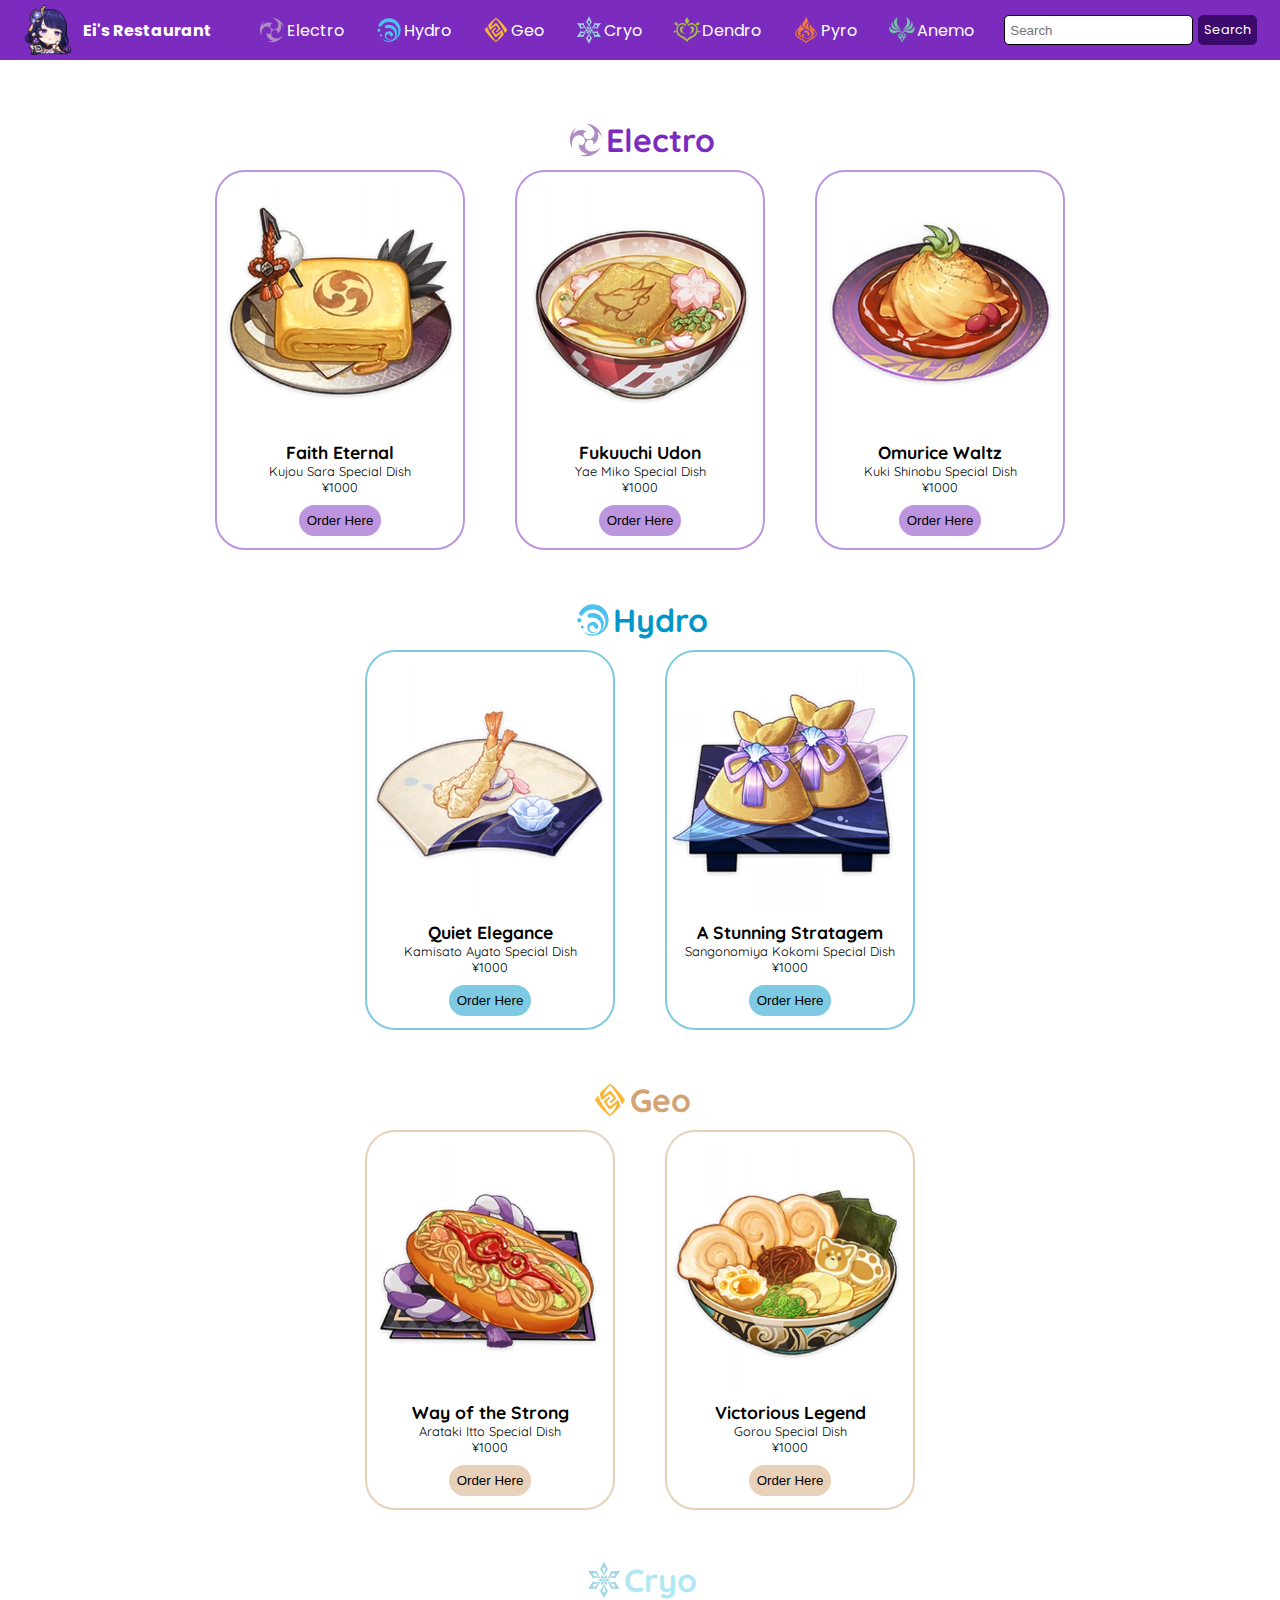
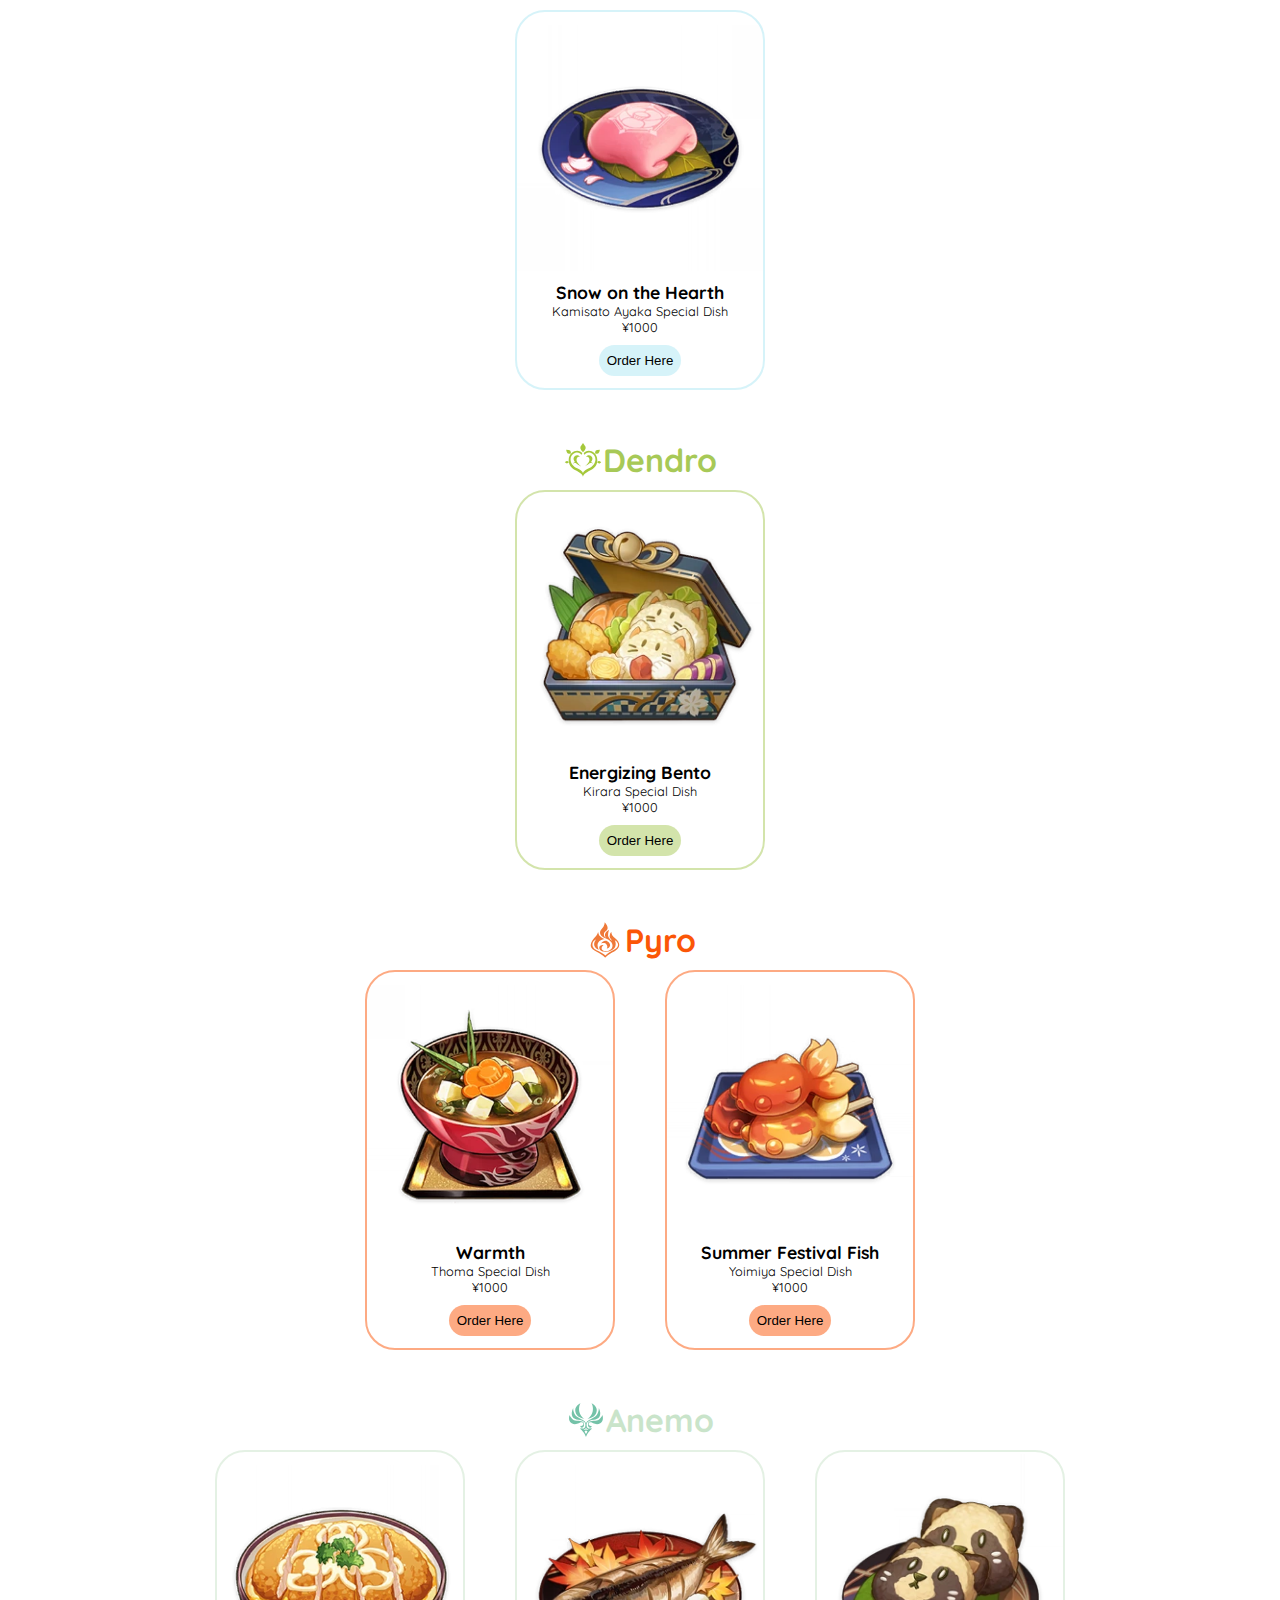
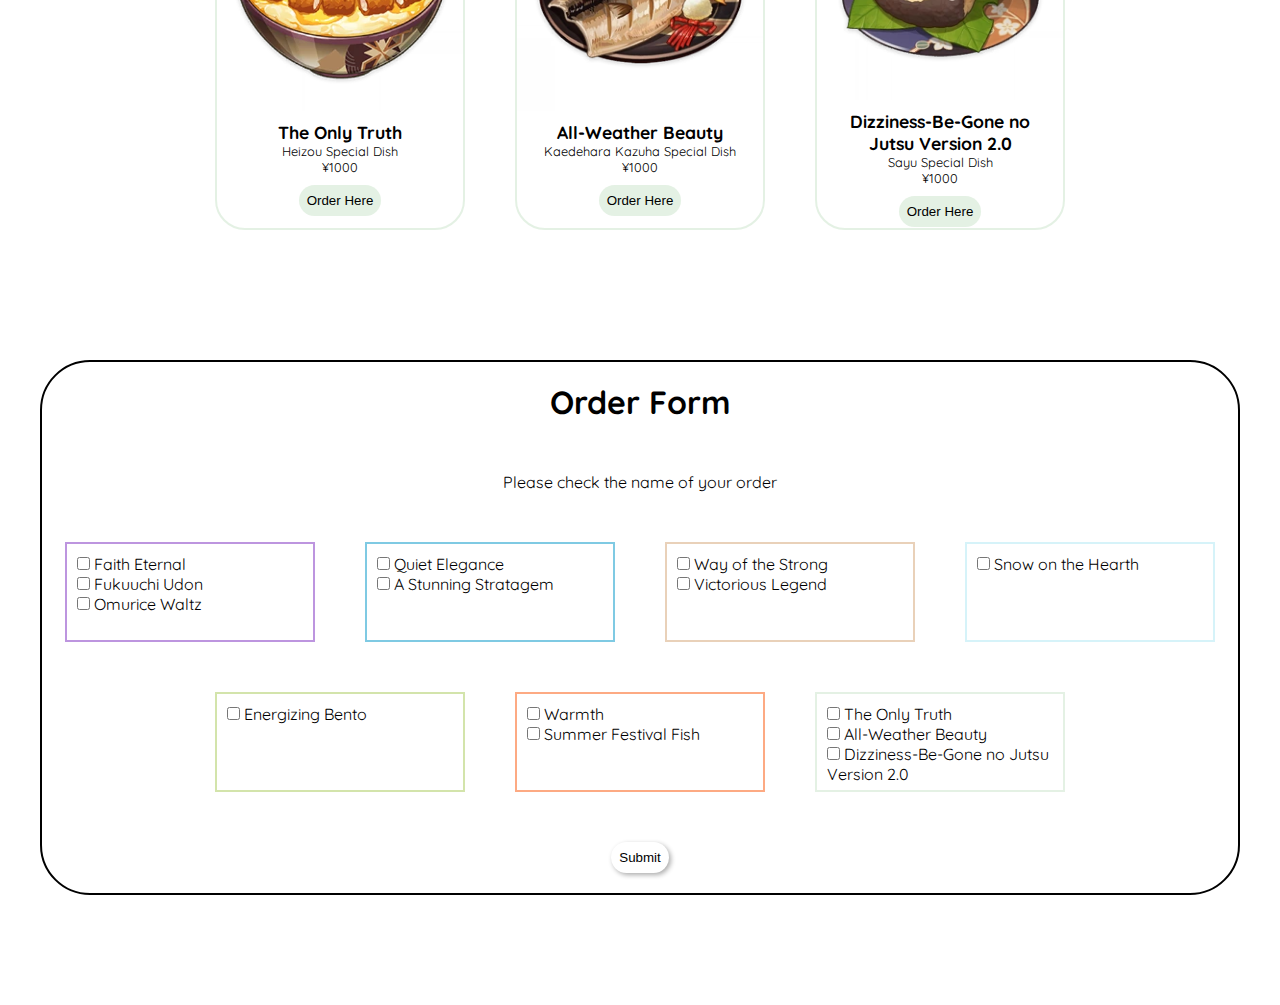
==== order.html @ cb3e4b9f "Add files via upload" ====
<!DOCTYPE html>
<html lang="en">
    <head>
        <meta charset="UTF-8">
        <meta name="viewport" content="width=device-width, initial-scale=1.0">
        <title>Ei Restaurant</title>
        <link rel="shortcut icon" href="images/raiden4.png" type="image/x-icon">
        <link rel="stylesheet" href="order.css">
        <link rel="stylesheet" href="https://cdnjs.cloudflare.com/ajax/libs/font-awesome/6.4.2/css/all.min.css" integrity="sha512-z3gLpd7yknf1YoNbCzqRKc4qyor8gaKU1qmn+CShxbuBusANI9QpRohGBreCFkKxLhei6S9CQXFEbbKuqLg0DA==" crossorigin="anonymous" referrerpolicy="no-referrer"/>    
    </head>

    <body>
        <nav class="navbar">
            <a href="index.html" class="logo">
                <img src="images/image2.png" alt="">
                <span>Ei's Restaurant</span>
            </a>
            <ul class="links">
                <li><a href="#electro"><img src="wallpaper/electro.svg" alt="">Electro</a></li>
                <li><a href="#hydro"><img src="wallpaper/hydro.svg" alt="">Hydro</a></li>
                <li><a href="#geo"><img src="wallpaper/geo.svg" alt="">Geo</a></li>
                <li><a href="#cryo"><img src="wallpaper/cryo.svg" alt="">Cryo</a></li>
                <li><a href="#dendro"><img src="wallpaper/dendro.svg" alt="">Dendro</a></li>
                <li><a href="#pyro"><img src="wallpaper/pyro.svg" alt="">Pyro</a></li>
                <li><a href="#anemo"><img src="wallpaper/anemo.svg" alt="">Anemo</a></li>
                <form class="search">
                    <input type="search" placeholder="Search">
                    <label for="search-bar">Search</label>
                </form>
            </ul>
            <div class="toggle-btn">
                <i class="fa-solid fa-bars"></i>
            </div>
        </nav>
        <div class="dropdown-menu">
            <li><a href="#electro"><img src="wallpaper/electro.svg" alt="">Electro</a></li>
            <li><a href="#hydro"><img src="wallpaper/hydro.svg" alt="">Hydro</a></li>
            <li><a href="#geo"><img src="wallpaper/geo.svg" alt="">Geo</a></li>
            <li><a href="#cryo"><img src="wallpaper/cryo.svg" alt="">Cryo</a></li>
            <li><a href="#dendro"><img src="wallpaper/dendro.svg" alt="">Dendro</a></li>
            <li><a href="#pyro"><img src="wallpaper/pyro.svg" alt="">Pyro</a></li>
            <li><a href="#anemo"><img src="wallpaper/anemo.svg" alt="">Anemo</a></li>
            <form class="search">
                <input type="search" placeholder="Search">
                <label for="search-bar">Search</label>
            </form>
        </div>




        <div class="order-page">
            <main class="menu">
                <section id="electro">
                    <h1><img src="wallpaper/electro.svg" alt="">Electro</h1>
                    <div class="special-dish">
                        <div class="card">
                            <img src="pagkain/kojousara.webp" alt="">
                            <div class="card-text">
                                <p class="title">Faith Eternal</p>
                                <p class="dish">Kujou Sara Special Dish</p>
                                <p class="price">¥1000</p>
                            </div>
                            <a href="#order-now">
                                <button>Order Here</button>
                            </a>
                        </div>
                        <div class="card">
                            <img src="pagkain/yaemiko.webp" alt="">
                            <div class="card-text">
                                <p class="title">Fukuuchi Udon</p>
                                <p class="dish">Yae Miko Special Dish</p>
                                <p class="price">¥1000</p>
                            </div>
                            <a href="#order-now">
                                <button>Order Here</button>
                            </a>
                        </div>
                        <div class="card">
                            <img src="pagkain/kuki.webp" alt="">
                            <div class="card-text">
                                <p class="title">Omurice Waltz</p>
                                <p class="dish">Kuki Shinobu Special Dish</p>
                                <p class="price">¥1000</p>
                            </div>
                            <a href="#order-now">
                                <button>Order Here</button>
                            </a>
                        </div>
                    </div>
                </section>
                <section id="hydro">
                    <h1><img src="wallpaper/hydro.svg" alt="">Hydro</h1>
                    <div class="special-dish">
                        <div class="card">
                            <img src="pagkain/ayato.webp" alt="">
                            <div class="card-text">
                                <p class="title">Quiet Elegance</p>
                                <p class="dish">Kamisato Ayato Special Dish</p>
                                <p class="price">¥1000</p>
                            </div>
                            <a href="#order-now">
                                <button>Order Here</button>
                            </a>
                        </div>
                        <div class="card">
                            <img src="pagkain/kokomi.webp" alt="">
                            <div class="card-text">
                                <p class="title">A Stunning Stratagem</p>
                                <p class="dish">Sangonomiya Kokomi Special Dish</p>
                                <p class="price">¥1000</p>
                            </div>
                            <a href="#order-now">
                                <button>Order Here</button>
                            </a>
                        </div>
                    </div>
                </section>
                <section id="geo">
                    <h1><img src="wallpaper/geo.svg" alt="">Geo</h1>
                    <div class="special-dish">
                        <div class="card">
                            <img src="pagkain/itto.webp" alt="">
                            <div class="card-text">
                                <p class="title">Way of the Strong</p>
                                <p class="dish">Arataki Itto Special Dish</p>
                                <p class="price">¥1000</p>
                            </div>
                            <a href="#order-now">
                                <button>Order Here</button>
                            </a>
                        </div>
                        <div class="card">
                            <img src="pagkain/gorou.webp" alt="">
                            <div class="card-text">
                                <p class="title">Victorious Legend</p>
                                <p class="dish">Gorou Special Dish</p>
                                <p class="price">¥1000</p>
                            </div>
                            <a href="#order-now">
                                <button>Order Here</button>
                            </a>
                        </div>
                    </div>
                </section>
                <section id="cryo">
                    <h1><img src="wallpaper/cryo.svg" alt="">Cryo</h1>
                    <div class="special-dish">
                        <div class="card">
                            <img src="pagkain/ayaka.webp" alt="">
                            <div class="card-text">
                                <p class="title">Snow on the Hearth</p>
                                <p class="dish">Kamisato Ayaka Special Dish</p>
                                <p class="price">¥1000</p>
                            </div>
                            <a href="#order-now">
                                <button>Order Here</button>
                            </a>
                        </div>
                    </div>
                </section>
                <section id="dendro">
                    <h1><img src="wallpaper/dendro.svg" alt="">Dendro</h1>
                    <div class="special-dish">
                        <div class="card">
                            <img src="pagkain/kirara.webp" alt="">
                            <div class="card-text">
                                <p class="title">Energizing Bento</p>
                                <p class="dish">Kirara Special Dish</p>
                                <p class="price">¥1000</p>
                            </div>
                            <a href="#order-now">
                                <button>Order Here</button>
                            </a>
                        </div>
                    </div>
                </section>
                <section id="pyro">
                    <h1><img src="wallpaper/pyro.svg" alt="">Pyro</h1>
                    <div class="special-dish">
                        <div class="card">
                            <img src="pagkain/thoma.webp" alt="">
                            <div class="card-text">
                                <p class="title">Warmth</p>
                                <p class="dish">Thoma Special Dish</p>
                                <p class="price">¥1000</p>
                            </div>
                            <a href="#order-now">
                                <button>Order Here</button>
                            </a>
                        </div>
                        <div class="card">
                            <img src="pagkain/yoimiya.webp" alt="">
                            <div class="card-text">
                                <p class="title">Summer Festival Fish</p>
                                <p class="dish">Yoimiya Special Dish</p>
                                <p class="price">¥1000</p>
                            </div>
                            <a href="#order-now">
                                <button>Order Here</button>
                            </a>
                        </div>
                    </div>
                </section>
                <section id="anemo">
                    <h1><img src="wallpaper/anemo.svg" alt="">Anemo</h1>
                    <div class="special-dish">
                        <div class="card">
                            <img src="pagkain/heizou.webp" alt="">
                            <div class="card-text">
                                <p class="title">The Only Truth</p>
                                <p class="dish">Heizou Special Dish</p>
                                <p class="price">¥1000</p>
                            </div>
                            <a href="#order-now">
                                <button>Order Here</button>
                            </a>
                        </div>
                        <div class="card">
                            <img src="pagkain/kazuha.webp" alt="">
                            <div class="card-text">
                                <p class="title">All-Weather Beauty</p>
                                <p class="dish">Kaedehara Kazuha Special Dish</p>
                                <p class="price">¥1000</p>
                            </div>
                            <a href="#order-now">
                                <button>Order Here</button>
                            </a>
                        </div>
                        <div class="card">
                            <img src="pagkain/sayu.webp" alt="">
                            <div class="card-text">
                                <p class="title">Dizziness-Be-Gone no Jutsu Version 2.0</p>
                                <p class="dish">Sayu Special Dish</p>
                                <p class="price">¥1000</p>
                            </div>
                            <a href="#order-now">
                                <button>Order Here</button>
                            </a>
                        </div>
                    </div>
                </section>
            </main>



            <form action="" id="order-now" class="order-form">
                <h1>Order Form</h1>
                <p>Please check the name of your order</p>
                <div class="elements">
                    <div class="electro">
                        <input type="checkbox" id="electro-order" name="electro-order" value="Faith Eternal">
                        <label for="electro-order">Faith Eternal</label><br>
                        <input type="checkbox" id="electro-order" name="electro-order" value="Fukuuchi Udon">
                        <label for="electro-order">Fukuuchi Udon</label><br>
                        <input type="checkbox" id="electro-order" name="electro-order" value="Omurice Waltz">
                        <label for="electro-order">Omurice Waltz</label><br>
                    </div>
    
                    <div class="hydro">
                        <input type="checkbox" id="hydro-order" name="hydro-order" value="Quiet Elegance">
                        <label for="hydro-order">Quiet Elegance</label><br>
                        <input type="checkbox" id="hydro-order" name="hydro-order" value="A Stunning Stratagem">
                        <label for="hydro-order">A Stunning Stratagem</label><br>
                    </div>
                    
                    <div class="geo">
                        <input type="checkbox" id="geo-order" name="geo-order" value="Way of the Strong">
                        <label for="geo-order">Way of the Strong</label><br>
                        <input type="checkbox" id="geo-order" name="geo-order" value="Victorious Legend">
                        <label for="geo-order">Victorious Legend</label><br>
                    </div>
    
                    <div class="cryo">
                        <input type="checkbox" id="cryo-order" name="cryo-order" value="Snow on the Hearth">
                        <label for="cryo-order">Snow on the Hearth</label><br>
                    </div>
                    <div class="dendro">
                        <input type="checkbox" id="dendro-order" name="dendro-order" value="Energizing Bento">
                        <label for="dendro-order">Energizing Bento</label><br>
                    </div>
                    <div class="pyro">
                        <input type="checkbox" id="pyro-order" name="pyro-order" value="Warmth">
                        <label for="pyro-order">Warmth</label><br>
                        <input type="checkbox" id="pyro-order" name="pyro-order" value="Summer Festival Fish">
                        <label for="pyro-order">Summer Festival Fish</label><br>
                    </div>
                    <div class="anemo">
                        <input type="checkbox" id="anemo-order" name="anemo-order" value="The Only Truth">
                        <label for="anemo-order">The Only Truth</label><br>
                        <input type="checkbox" id="anemo-order" name="anemo-order" value="All-Weather Beauty">
                        <label for="anemo-order">All-Weather Beauty</label><br>
                        <input type="checkbox" id="anemo-order" name="anemo-order" value="Dizziness-Be-Gone no Jutsu Version 2.0">
                        <label for="anemo-order">Dizziness-Be-Gone no Jutsu Version 2.0</label><br>
                    </div>
                </div>

                <input type="submit" value="Submit" id="submit">
            </form>
        </div>





        <footer>
            <i class="fa-brands fa-facebook"></i>
            <i class="fa-brands fa-tiktok"></i>
            <i class="fa-brands fa-instagram"></i>
            <i class="fa-brands fa-twitter"></i>
        </footer>


        

        <script src="script.js"></script>
    </body>
</html>
---- order.css ----
@import url('https://fonts.googleapis.com/css2?family=Poppins:wght@200&display=swap');
@import url('https://fonts.googleapis.com/css2?family=Quicksand:wght@500&display=swap');

* {
    margin: 0;
    padding: 0;
    box-sizing: border-box;
    text-decoration: none;
    list-style: none;
}


.navbar {
    background-color: #7b2cbf;
    font-family: Poppins;
    display: flex;
    justify-content: space-around;
    align-items: center;
    padding: 5px 0;
}
.logo {
    display: flex;
    justify-content: center;
    align-items: center;
    gap: 10px;
}
.logo img {
    width: 50px;
}
.logo span {
    color: white;
    font-weight: bold;
}
.links {
    display: flex;
    justify-content: center;
    align-items: center;
    gap: 30px;
}
.links li {
    transition: transform 300ms;
}
li:hover {
    transform: scale(1.2);
}
li a {
    display: flex;
    justify-content: center;
    align-items: center;
}
li img {
    width: 30px;
}
a {
    color: white;
}
i {
    padding: 5px;
}
.search {
    display: flex;
    gap: 5px;
}
.search input {
    padding: 5px;
    border-radius: 5px;
    border: 1px solid black;
    overflow: hidden;
}
.search label {
    border: 1px solid #3c096c;
    background-color: #3c096c;
    color: white;
    border-radius: 5px;
    padding: 5px;
    font-size: 0.8rem;
    cursor: pointer;
    transition: all 300ms;
}
.search label:hover {
    border: 1px solid #9d4edd;
    background-color: #9d4edd;
    color: white;
}

.toggle-btn {
    color: white;
    cursor: pointer;
    display: none;
}
.dropdown-menu {
    font-family: Poppins;
    background-color: color-mix(in srgb, #7b2cbf, transparent 10%);
    width: 100%;
    overflow: hidden;
    transition: height 300ms;
    height: 0;
    box-shadow: 0 3px 5px #bbbbbb;
    display: none;
}
.dropdown-menu li {
    padding: 0.7rem;
    display: flex;
    justify-content: center;
    align-items: center;
    transition: transform 300ms;
}
.dropdown-menu.open {
    height: 420px;
}
footer {
    display: flex;
    justify-content: center;
    align-items: center;
    gap: 10px;
    padding: 30px 0;
}
footer i {
    text-align: center;
    width: 30px;
    color: black;
    font-size: 1.2rem;
    transition: color 300ms;
}




html {
    scroll-behavior: smooth;
}
.order-page {
    font-family: Quicksand;
    padding: 40px;
}
main section {
    padding: 20px;
}
main h1 {
    text-align: center;
    display: flex;
    justify-content: center;
    align-items: center;
}
main h1 img {
    width: 40px;
}
#electro h1 {
    color: #7b2cbf;
}
#electro .card {
    --btn-color: #7b2cbf;
    --border: color-mix(in srgb, #7b2cbf, transparent 50%);
}
#hydro h1 {
    color: #0096c7;
}
#hydro .card {
    --btn-color: #0096c7;
    --border: color-mix(in srgb, #0096c7, transparent 50%);
}
#geo h1 {
    color: #d4a373;
}
#geo .card {
    --btn-color: #d4a373;
    --border: color-mix(in srgb, #d4a373, transparent 50%);
}
#cryo h1 {
    color: #ade8f4;
}
#cryo .card {
    --btn-color: #ade8f4;
    --border: color-mix(in srgb, #ade8f4, transparent 50%);
}
#dendro h1 {
    color: #a7c957;
}
#dendro .card {
    --btn-color: #a7c957;
    --border: color-mix(in srgb, #a7c957, transparent 50%);
}
#pyro h1 {
    color: #fb5607;
}
#pyro .card {
    --btn-color: #fb5607;
    --border: color-mix(in srgb, #fb5607, transparent 50%);
}
#anemo h1 {
    color: #c9e4ca;
}
#anemo .card {
    --btn-color: #c9e4ca;
    --border: color-mix(in srgb, #c9e4ca, transparent 50%);
}




main .special-dish {
    display: flex;
    justify-content: center;
    align-items: center;
    flex-wrap: wrap;
    gap: 50px;
    margin: 10px;
}
.card {
    width: 250px;
    height: 380px;
    display: flex;
    justify-content: center;
    align-items: center;
    flex-direction: column;
    border-radius: 30px;
    border: 2px solid var(--border);
}
.card img {
    width: 100%;
    object-fit: cover;
}
.card-text {
    text-align: center;
    padding: 10px;
}
.title {
    font-weight: bold;
    font-size: 1.1rem;
}
.dish, .price {
    font-size: 0.8rem;
}
.card button {
    padding: 8px;
    background-color: var(--border);
    border: none;
    border-radius: 20px;
}
.card button:hover {
    color: white;
    background-color: var(--btn-color);
}




.order-form {
    display: flex;
    justify-content: center;
    align-items: center;
    flex-direction: column;
    gap: 50px;
    padding: 20px;
    margin-top: 100px;
    border: 2px solid black;
    border-radius: 50px;
}
.order-form .elements {
    display: flex;
    justify-content: center;
    align-items: center;
    flex-wrap: wrap;
    gap: 50px;
}
.elements div {
    width: 250px;
    height: 100px;
    padding: 10px;
    border: 2px solid var(--border);
}
.elements .electro {
    --border: color-mix(in srgb, #7b2cbf, transparent 50%);
}
.elements .hydro {
    --border: color-mix(in srgb, #0096c7, transparent 50%);
}
.elements .geo {
    --border: color-mix(in srgb, #d4a373, transparent 50%);
}
.elements .cryo {
    --border: color-mix(in srgb, #ade8f4, transparent 50%);
}
.elements .dendro {
    --border: color-mix(in srgb, #a7c957, transparent 50%);
}
.elements .pyro {
    --border: color-mix(in srgb, #fb5607, transparent 50%);
}
.elements .anemo {
    --border: color-mix(in srgb, #c9e4ca, transparent 50%);
}
#submit {
    border: none;
    border-radius: 20px;
    padding: 8px;
    background: none;
    box-shadow: 2px 2px 5px #acacac;
    color: black;
    transition: all 300ms;
}
#submit:hover {
    background-color: black;
    color: white;
}

@media (max-width: 992px) {
    .links {
        display: none;
    }
    .toggle-btn, .dropdown-menu {
        display: block;
    }
    .search {
        padding: 10px;
    }
    .search input {
        width: 100%;
    }
}
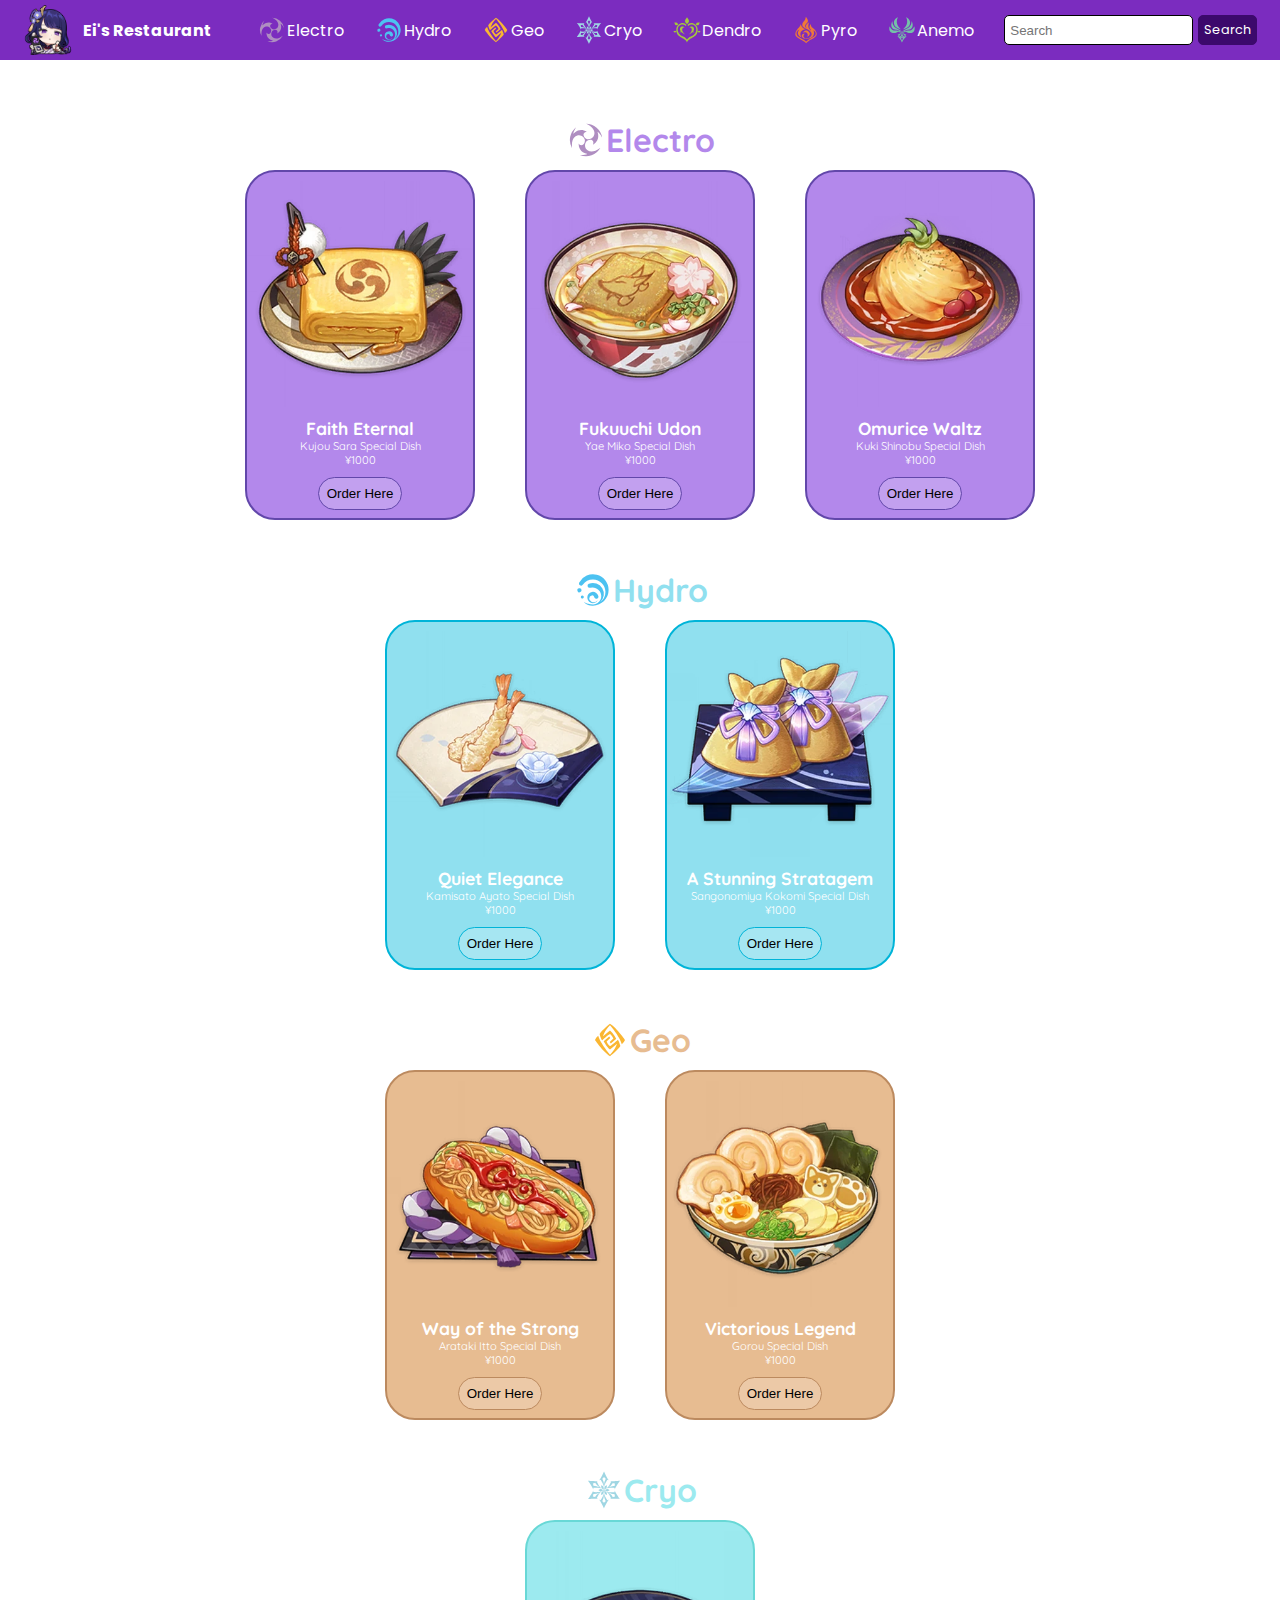
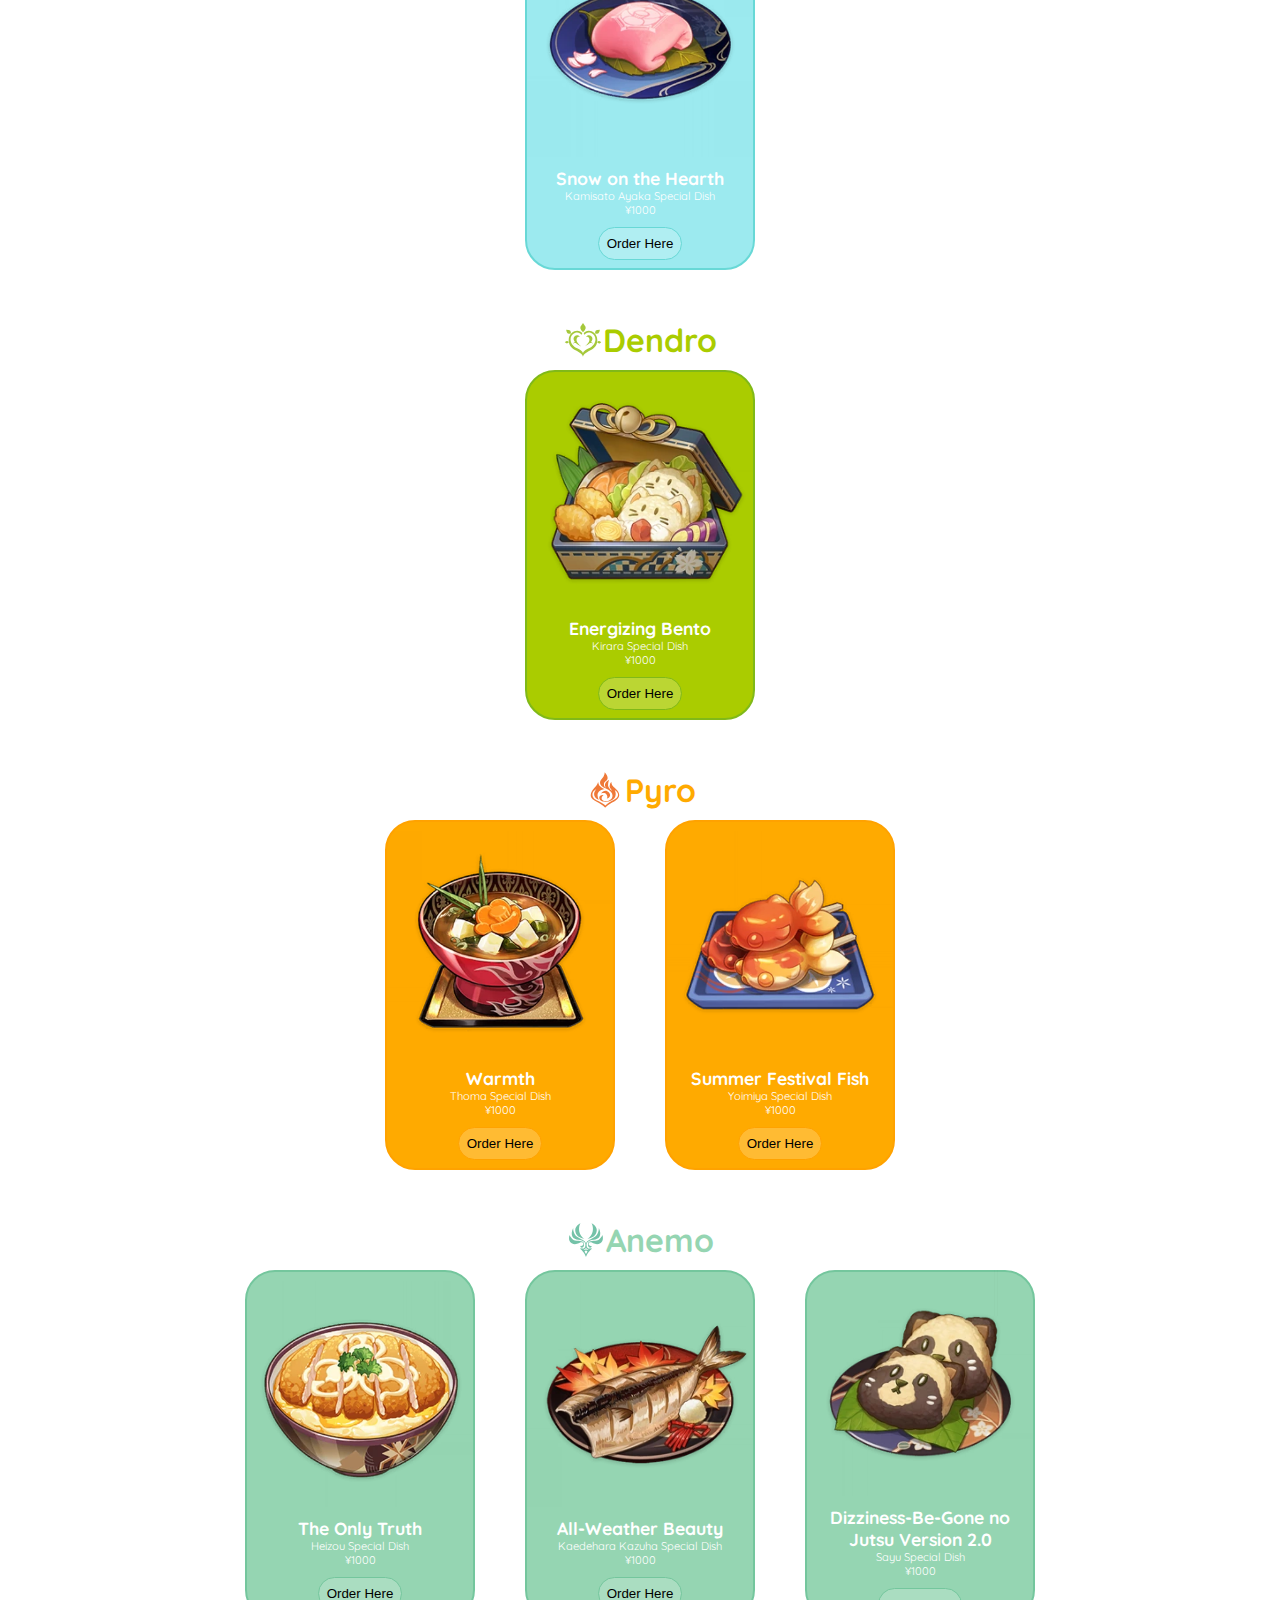
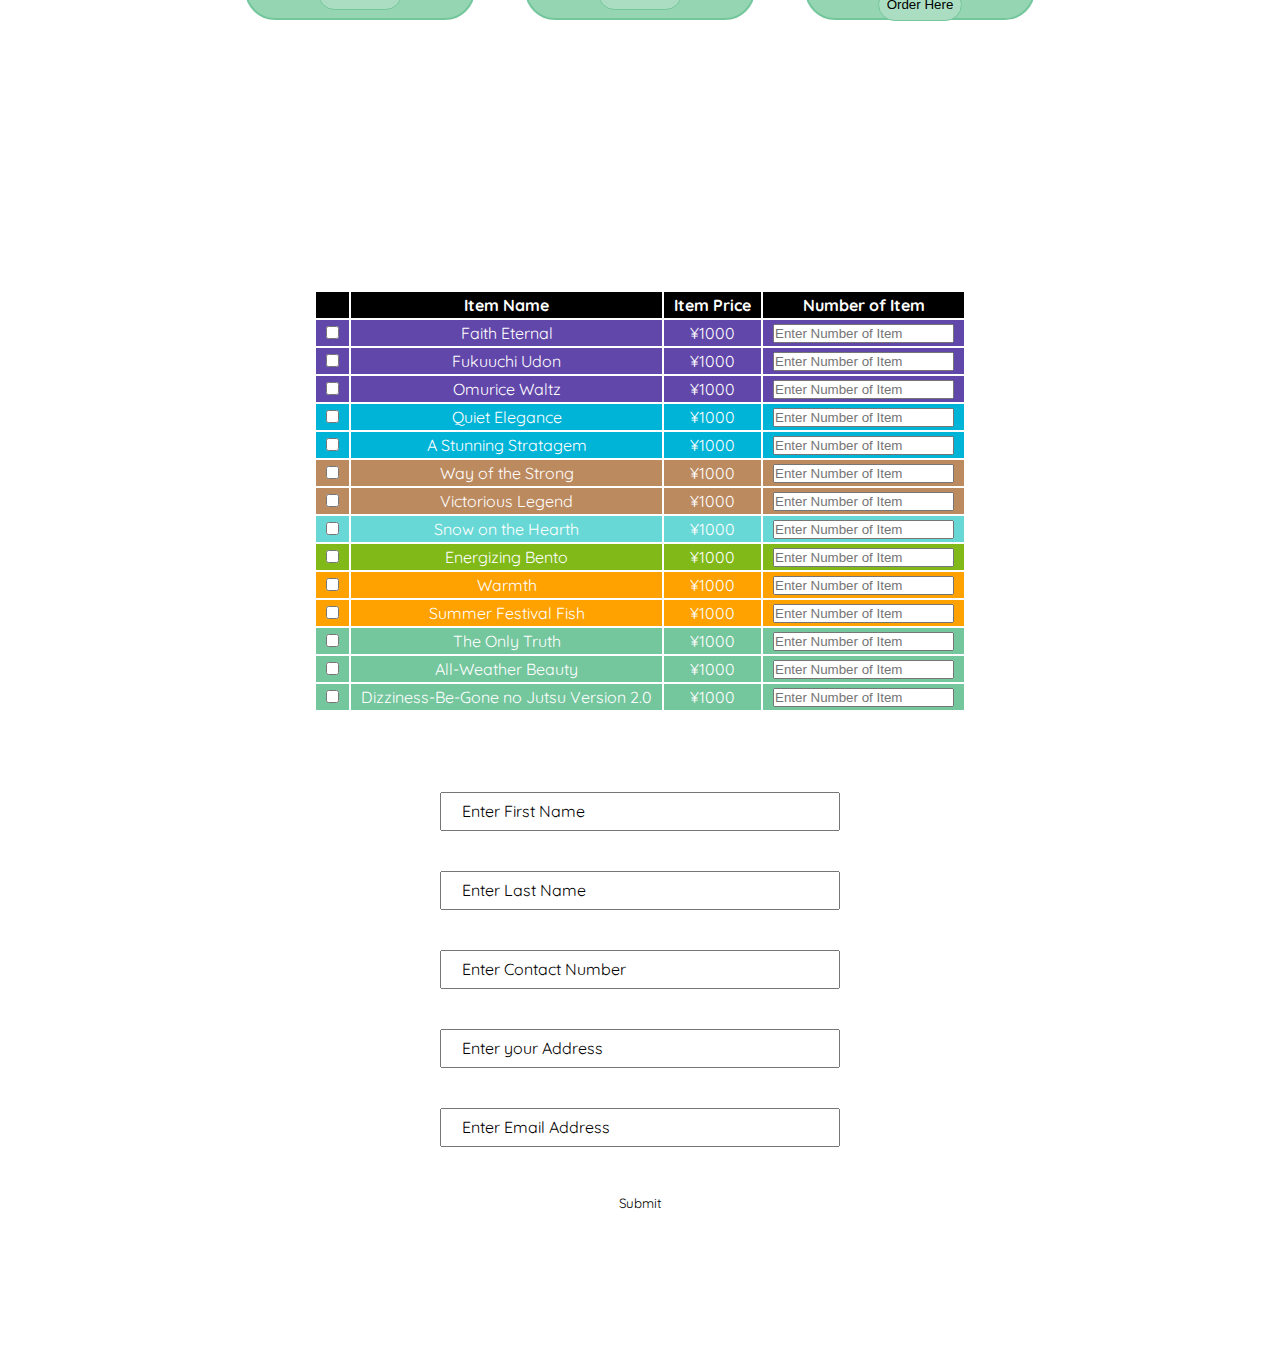
==== commit 03461d8e: "Add files via upload" ====
--- a/order.html
+++ b/order.html
@@ -244,71 +244,159 @@
 
 
 
+
+
             <form action="" id="order-now" class="order-form">
                 <h1>Order Form</h1>
                 <p>Please check the name of your order</p>
                 <div class="elements">
-                    <div class="electro">
-                        <input type="checkbox" id="electro-order" name="electro-order" value="Faith Eternal">
-                        <label for="electro-order">Faith Eternal</label><br>
-                        <input type="checkbox" id="electro-order" name="electro-order" value="Fukuuchi Udon">
-                        <label for="electro-order">Fukuuchi Udon</label><br>
-                        <input type="checkbox" id="electro-order" name="electro-order" value="Omurice Waltz">
-                        <label for="electro-order">Omurice Waltz</label><br>
-                    </div>
-    
-                    <div class="hydro">
-                        <input type="checkbox" id="hydro-order" name="hydro-order" value="Quiet Elegance">
-                        <label for="hydro-order">Quiet Elegance</label><br>
-                        <input type="checkbox" id="hydro-order" name="hydro-order" value="A Stunning Stratagem">
-                        <label for="hydro-order">A Stunning Stratagem</label><br>
-                    </div>
+                    <table>
+                        <tr class="top">
+                            <th></th>
+                            <th>Item Name</th>
+                            <th>Item Price</th>
+                            <th>Number of Item</th>
+                        </tr>
+                        <tr id="electro">
+                            <td><input type="checkbox" id="electro-order" name="electro-order" value="Faith Eternal"></td>
+                            <td><label for="electro-order">Faith Eternal</label></td>
+                            <td>¥1000</td>
+                            <td><input type="number" id="number-item" name="number-item" placeholder="Enter Number of Item"></td>
+                        </tr>
+                        <tr id="electro">
+                            <td><input type="checkbox" id="electro-order" name="electro-order" value="Fukuuchi Udon"></td>
+                            <td><label for="electro-order">Fukuuchi Udon</label></td>
+                            <td>¥1000</td>
+                            <td><input type="number" id="number-item" name="number-item" placeholder="Enter Number of Item"></td>
+                        </tr>
+                        <tr id="electro">
+                            <td><input type="checkbox" id="electro-order" name="electro-order" value="Omurice Waltz"></td>
+                            <td><label for="electro-order">Omurice Waltz</label></td>
+                            <td>¥1000</td>
+                            <td><input type="number" id="number-item" name="number-item" placeholder="Enter Number of Item"></td>
+                        </tr>
+
                     
-                    <div class="geo">
-                        <input type="checkbox" id="geo-order" name="geo-order" value="Way of the Strong">
-                        <label for="geo-order">Way of the Strong</label><br>
-                        <input type="checkbox" id="geo-order" name="geo-order" value="Victorious Legend">
-                        <label for="geo-order">Victorious Legend</label><br>
-                    </div>
-    
-                    <div class="cryo">
-                        <input type="checkbox" id="cryo-order" name="cryo-order" value="Snow on the Hearth">
-                        <label for="cryo-order">Snow on the Hearth</label><br>
-                    </div>
-                    <div class="dendro">
-                        <input type="checkbox" id="dendro-order" name="dendro-order" value="Energizing Bento">
-                        <label for="dendro-order">Energizing Bento</label><br>
-                    </div>
-                    <div class="pyro">
-                        <input type="checkbox" id="pyro-order" name="pyro-order" value="Warmth">
-                        <label for="pyro-order">Warmth</label><br>
-                        <input type="checkbox" id="pyro-order" name="pyro-order" value="Summer Festival Fish">
-                        <label for="pyro-order">Summer Festival Fish</label><br>
-                    </div>
-                    <div class="anemo">
-                        <input type="checkbox" id="anemo-order" name="anemo-order" value="The Only Truth">
-                        <label for="anemo-order">The Only Truth</label><br>
-                        <input type="checkbox" id="anemo-order" name="anemo-order" value="All-Weather Beauty">
-                        <label for="anemo-order">All-Weather Beauty</label><br>
-                        <input type="checkbox" id="anemo-order" name="anemo-order" value="Dizziness-Be-Gone no Jutsu Version 2.0">
-                        <label for="anemo-order">Dizziness-Be-Gone no Jutsu Version 2.0</label><br>
-                    </div>
+                        <tr id="hydro">
+                            <td><input type="checkbox" id="hydro-order" name="hydro-order" value="Quiet Elegance">
+                            </td>
+                            <td><label for="hydro-order">Quiet Elegance</label></td>
+                            <td>¥1000</td>
+                            <td><input type="number" id="number-item" name="number-item" placeholder="Enter Number of Item"></td>
+                        </tr>
+                        <tr id="hydro">
+                            <td><input type="checkbox" id="hydro-order" name="hydro-order" value="A Stunning Stratagem"></td>
+                            <td><label for="hydro-order">A Stunning Stratagem</label></td>
+                            <td>¥1000</td>
+                            <td><input type="number" id="number-item" name="number-item" placeholder="Enter Number of Item"></td>
+                        </tr>
+
+
+                        <tr id="geo">
+                            <td><input type="checkbox" id="geo-order" name="geo-order" value="Way of the Strong"></td>
+                            <td><label for="geo-order">Way of the Strong</label></td>
+                            <td>¥1000</td>
+                            <td><input type="number" id="number-item" name="number-item" placeholder="Enter Number of Item"></td>
+                        </tr>
+                        <tr id="geo">
+                            <td><input type="checkbox" id="geo-order" name="geo-order" value="Victorious Legend"></td>
+                            <td><label for="geo-order">Victorious Legend</label></td>
+                            <td>¥1000</td>
+                            <td><input type="number" id="number-item" name="number-item" placeholder="Enter Number of Item"></td>
+                        </tr>
+
+
+                        <tr id="cryo">
+                            <td><input type="checkbox" id="cryo-order" name="cryo-order" value="Snow on the Hearth"></td>
+                            <td><label for="cryo-order">Snow on the Hearth</label></td>
+                            <td>¥1000</td>
+                            <td><input type="number" id="number-item" name="number-item" placeholder="Enter Number of Item"></td>
+                        </tr>
+
+
+                        <tr id="dendro">
+                            <td><input type="checkbox" id="dendro-order" name="dendro-order" value="Energizing Bento"></td>
+                            <td><label for="dendro-order">Energizing Bento</label></td>
+                            <td>¥1000</td>
+                            <td><input type="number" id="number-item" name="number-item" placeholder="Enter Number of Item"></td>
+                        </tr>
+
+
+                        <tr id="pyro">
+                            <td><input type="checkbox" id="pyro-order" name="pyro-order" value="Warmth"></td>
+                            <td><label for="pyro-order">Warmth</label></td>
+                            <td>¥1000</td>
+                            <td><input type="number" id="number-item" name="number-item" placeholder="Enter Number of Item"></td>
+                        </tr>
+                        <tr id="pyro">
+                            <td><input type="checkbox" id="pyro-order" name="pyro-order" value="Summer Festival Fish"></td>
+                            <td><label for="pyro-order">Summer Festival Fish</label></td>
+                            <td>¥1000</td>
+                            <td><input type="number" id="number-item" name="number-item" placeholder="Enter Number of Item"></td>
+                        </tr>
+
+
+                        <tr id="anemo">
+                            <td><input type="checkbox" id="anemo-order" name="anemo-order" value="The Only Truth"></td>
+                            <td><label for="anemo-order">The Only Truth</label></td>
+                            <td>¥1000</td>
+                            <td><input type="number" id="number-item" name="number-item" placeholder="Enter Number of Item"></td>
+                        </tr>
+                        <tr id="anemo">
+                            <td><input type="checkbox" id="anemo-order" name="anemo-order" value="All-Weather Beauty"></td>
+                            <td><label for="anemo-order">All-Weather Beauty</label></td>
+                            <td>¥1000</td>
+                            <td><input type="number" id="number-item" name="number-item" placeholder="Enter Number of Item"></td>
+                        </tr>
+                        <tr id="anemo">
+                            <td><input type="checkbox" id="anemo-order" name="anemo-order" value="Dizziness-Be-Gone no Jutsu Version 2.0"></td>
+                            <td><label for="anemo-order">Dizziness-Be-Gone no Jutsu Version 2.0</label></td>
+                            <td>¥1000</td>
+                            <td><input type="number" id="number-item" name="number-item" placeholder="Enter Number of Item"></td>
+                        </tr>
+                    </table>
                 </div>
-
-                <input type="submit" value="Submit" id="submit">
+                <p>Please fill out the blank below</p>
+                <div class="customer-info">
+                    <div class="input-group">
+                        <input type="text" id="fname" name="fname" placeholder="Enter First Name">    
+                        <label for="fname">Enter First Name</label>
+                    </div>
+                    <div class="input-group">
+                        <input type="text" id="lname" name="lname" placeholder="Enter Last Name">    
+                        <label for="lname">Enter Last Name</label>
+                    </div>
+                    <div class="input-group">
+                        <input type="text" id="contact" name="contact" placeholder="Enter Contact Number">        
+                        <label for="contact">Enter Contact Number</label>
+                    </div>
+                    <div class="input-group">
+                        <input type="text" id="address" name="address" placeholder="Enter your Address">    
+                        <label for="address">Enter your Address</label>
+                    </div>
+                    <div class="input-group">
+                        <input type="email" id="email" name="email" placeholder="Enter Email Address">    
+                        <label for="email">Enter Email Address</label>
+                    </div>
+
+                    <input type="submit" value="Submit" id="submit">
+                </div>
             </form>
+
+            
+            <footer>
+                <i class="fa-brands fa-facebook"></i>
+                <i class="fa-brands fa-tiktok"></i>
+                <i class="fa-brands fa-instagram"></i>
+                <i class="fa-brands fa-twitter"></i>
+            </footer>
         </div>
 
 
 
 
 
-        <footer>
-            <i class="fa-brands fa-facebook"></i>
-            <i class="fa-brands fa-tiktok"></i>
-            <i class="fa-brands fa-instagram"></i>
-            <i class="fa-brands fa-twitter"></i>
-        </footer>
+        
 
 
         
--- a/order.css
+++ b/order.css
@@ -118,7 +118,7 @@
 footer i {
     text-align: center;
     width: 30px;
-    color: black;
+    color: white;
     font-size: 1.2rem;
     transition: color 300ms;
 }
@@ -132,6 +132,11 @@
 .order-page {
     font-family: Quicksand;
     padding: 40px;
+    background-image: url('wallpaper/inazumawallpaper4.jpg');
+    background-size: cover;
+    background-position: center;
+    background-attachment: fixed;
+    color: white;
 }
 main section {
     padding: 20px;
@@ -145,54 +150,54 @@
 main h1 img {
     width: 40px;
 }
+#electro {
+    --btn-color: #b388eb;
+    --border: #6247aa;
+}
 #electro h1 {
-    color: #7b2cbf;
-}
-#electro .card {
-    --btn-color: #7b2cbf;
-    --border: color-mix(in srgb, #7b2cbf, transparent 50%);
+    color: var(--btn-color);
+}
+#hydro {
+    --btn-color: #90e0ef;
+    --border: #00b4d8;
 }
 #hydro h1 {
-    color: #0096c7;
-}
-#hydro .card {
-    --btn-color: #0096c7;
-    --border: color-mix(in srgb, #0096c7, transparent 50%);
+    color: var(--btn-color);
+}
+#geo {
+    --btn-color: #e7bc91;
+    --border: #bc8a5f;
 }
 #geo h1 {
-    color: #d4a373;
-}
-#geo .card {
-    --btn-color: #d4a373;
-    --border: color-mix(in srgb, #d4a373, transparent 50%);
+    color: var(--btn-color);
+}
+#cryo {
+    --btn-color: #9ceaef;
+    --border: #68d8d6;
 }
 #cryo h1 {
-    color: #ade8f4;
-}
-#cryo .card {
-    --btn-color: #ade8f4;
-    --border: color-mix(in srgb, #ade8f4, transparent 50%);
+    color: var(--btn-color);
+}
+#dendro {
+    --btn-color: #aacc00;
+    --border: #80b918;
 }
 #dendro h1 {
-    color: #a7c957;
-}
-#dendro .card {
-    --btn-color: #a7c957;
-    --border: color-mix(in srgb, #a7c957, transparent 50%);
+    color: var(--btn-color);
+}
+#pyro {
+    --btn-color: #ffaa00;
+    --border: #ffa200;
 }
 #pyro h1 {
-    color: #fb5607;
-}
-#pyro .card {
-    --btn-color: #fb5607;
-    --border: color-mix(in srgb, #fb5607, transparent 50%);
+    color: var(--btn-color);
+}
+#anemo {
+    --btn-color: #95d5b2;
+    --border: #74c69d;
 }
 #anemo h1 {
-    color: #c9e4ca;
-}
-#anemo .card {
-    --btn-color: #c9e4ca;
-    --border: color-mix(in srgb, #c9e4ca, transparent 50%);
+    color: var(--btn-color);
 }
 
 
@@ -207,14 +212,15 @@
     margin: 10px;
 }
 .card {
-    width: 250px;
-    height: 380px;
+    width: 230px;
+    height: 350px;
     display: flex;
     justify-content: center;
     align-items: center;
     flex-direction: column;
     border-radius: 30px;
     border: 2px solid var(--border);
+    background-color: var(--btn-color);
 }
 .card img {
     width: 100%;
@@ -229,32 +235,33 @@
     font-size: 1.1rem;
 }
 .dish, .price {
-    font-size: 0.8rem;
+    font-size: 0.7rem;
 }
 .card button {
     padding: 8px;
-    background-color: var(--border);
-    border: none;
+    background-color: color-mix(in srgb, var(--btn-color), white 20%);
+    border: 1px solid var(--border);
     border-radius: 20px;
+    transition: color 300ms;
 }
 .card button:hover {
     color: white;
-    background-color: var(--btn-color);
 }
 
 
 
 
 .order-form {
+    font-family: Quicksand;
     display: flex;
     justify-content: center;
     align-items: center;
     flex-direction: column;
-    gap: 50px;
+    gap: 30px;
     padding: 20px;
+}
+.order-form {
     margin-top: 100px;
-    border: 2px solid black;
-    border-radius: 50px;
 }
 .order-form .elements {
     display: flex;
@@ -263,39 +270,65 @@
     flex-wrap: wrap;
     gap: 50px;
 }
-.elements div {
-    width: 250px;
-    height: 100px;
-    padding: 10px;
-    border: 2px solid var(--border);
-}
-.elements .electro {
-    --border: color-mix(in srgb, #7b2cbf, transparent 50%);
-}
-.elements .hydro {
-    --border: color-mix(in srgb, #0096c7, transparent 50%);
-}
-.elements .geo {
-    --border: color-mix(in srgb, #d4a373, transparent 50%);
-}
-.elements .cryo {
-    --border: color-mix(in srgb, #ade8f4, transparent 50%);
-}
-.elements .dendro {
-    --border: color-mix(in srgb, #a7c957, transparent 50%);
-}
-.elements .pyro {
-    --border: color-mix(in srgb, #fb5607, transparent 50%);
-}
-.elements .anemo {
-    --border: color-mix(in srgb, #c9e4ca, transparent 50%);
-}
+.order-form tr {
+    background-color: var(--border);
+}
+.order-form th, .order-form td {
+    text-align: center;
+    padding: 3px 10px;
+}
+.order-form .top {
+    color: white;
+    background-color: black;
+}
+.order-form #number-item {
+    display: flex;
+    justify-content: center;
+    align-items: center;
+}
+
+
+
+.customer-info {
+    margin: auto;
+    display: flex;
+    gap: 40px;
+    max-width: 400px;
+    width: 100%;
+    flex-direction: column;
+}
+.customer-info .input-group {
+    position: relative;
+    --x: 15px;
+    --y: 10px;
+}
+.customer-info input {
+    border: 1px solid x;
+    width: 100%;
+    padding: var(--y) var(--x);
+}
+.customer-info label {
+    color: black;
+    position: absolute;
+    left: var(--x);
+    top: calc(var(--y) - 2px);
+    border: 1px solid transparent;
+    padding: 0 6px;
+    background-color: white;
+    transition: all 300ms;
+}
+.customer-info input:focus ~ label, .customer-info input:not(:placeholder-shown) ~ label {
+    top: calc(var(--y) * -0.7);
+    font-size: 10px;
+    color: rgb(0, 199, 0);
+}
+
 #submit {
+    font-family: Quicksand;
     border: none;
     border-radius: 20px;
     padding: 8px;
-    background: none;
-    box-shadow: 2px 2px 5px #acacac;
+    background: white;
     color: black;
     transition: all 300ms;
 }
@@ -303,6 +336,11 @@
     background-color: black;
     color: white;
 }
+
+
+
+
+
 
 @media (max-width: 992px) {
     .links {
